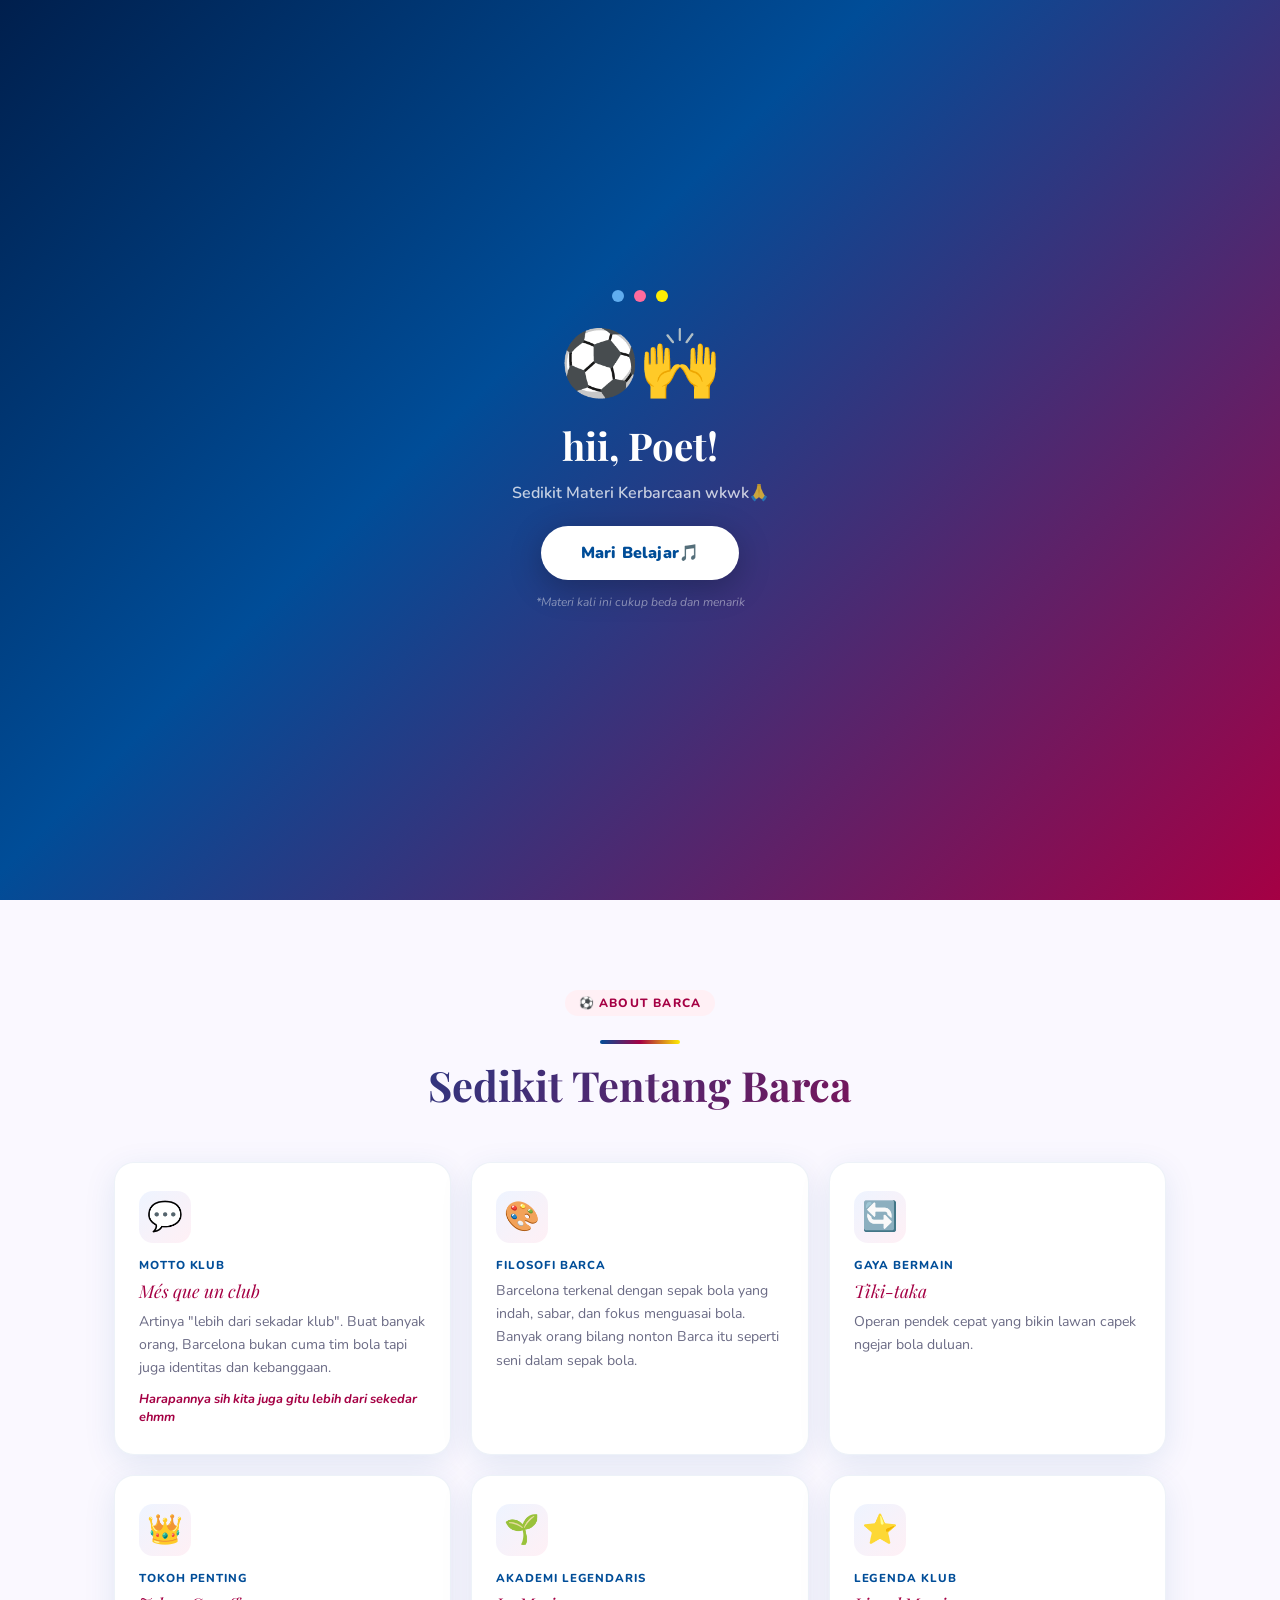
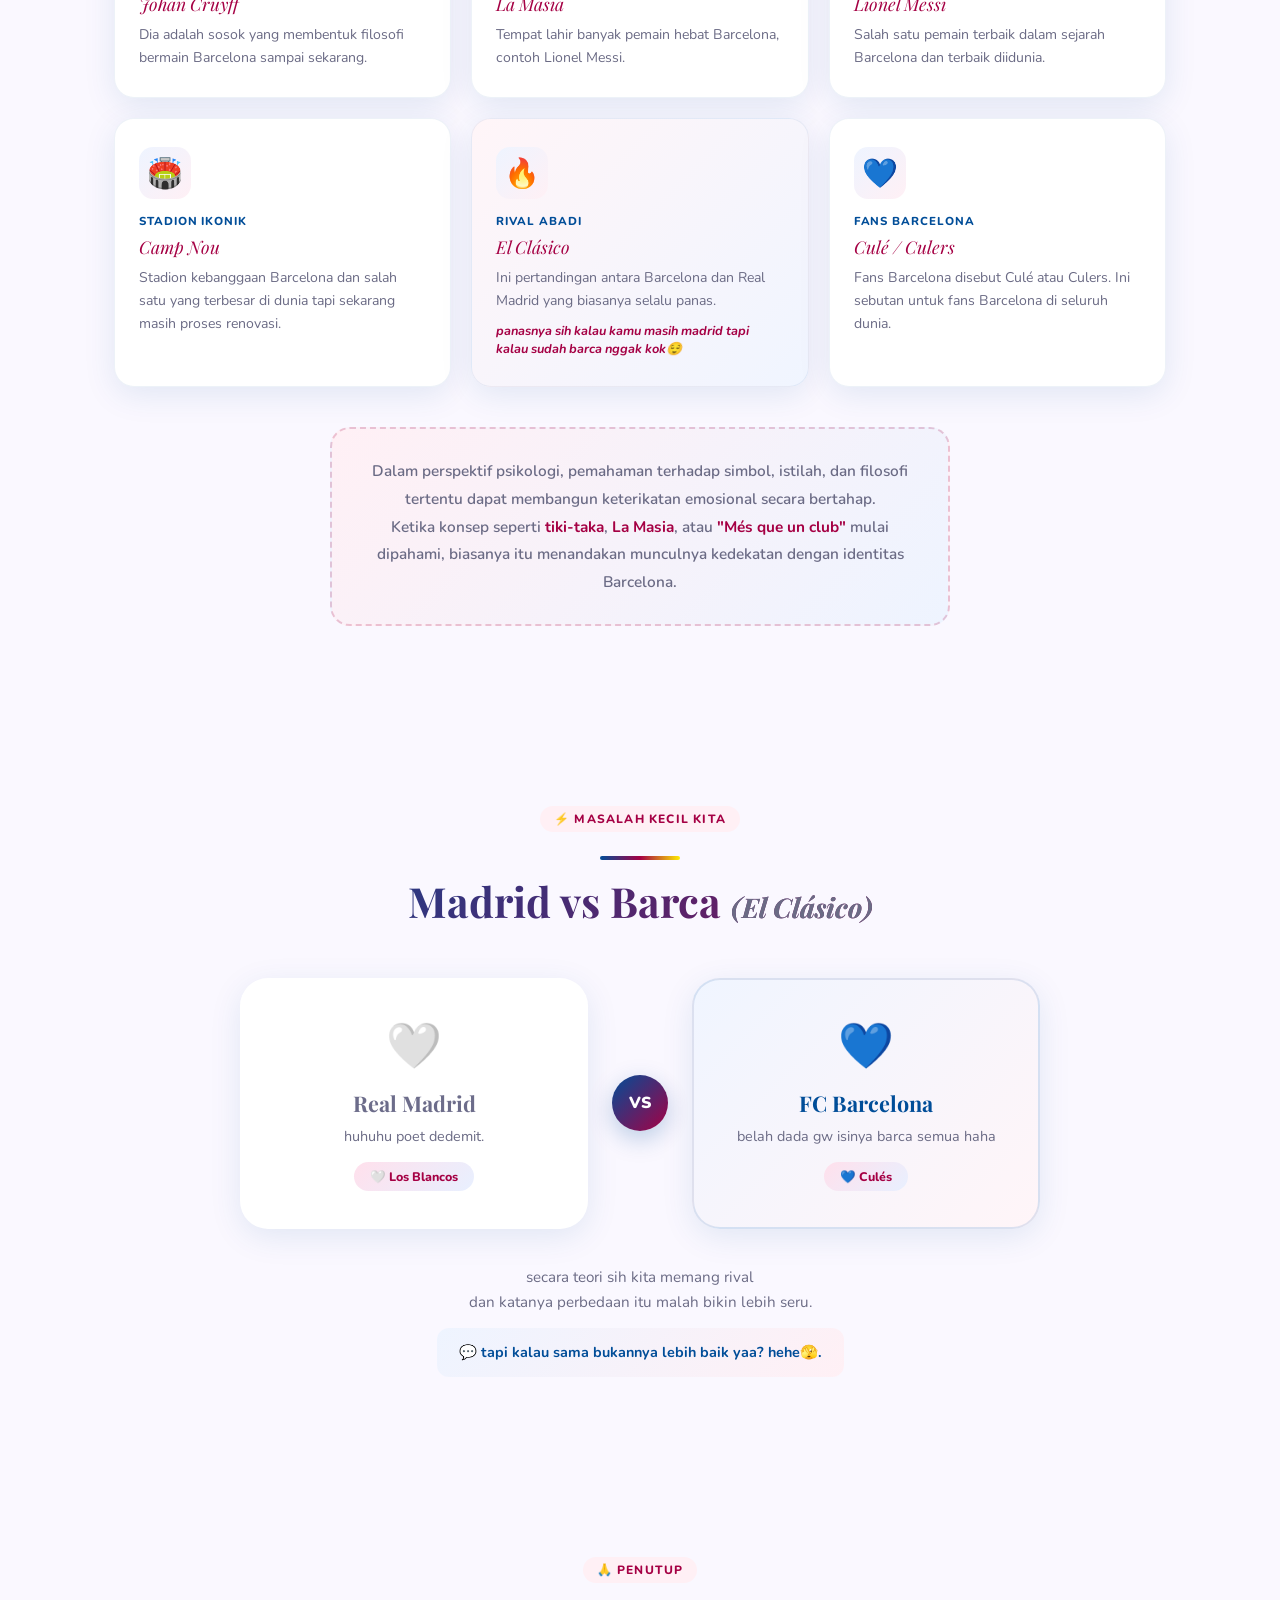
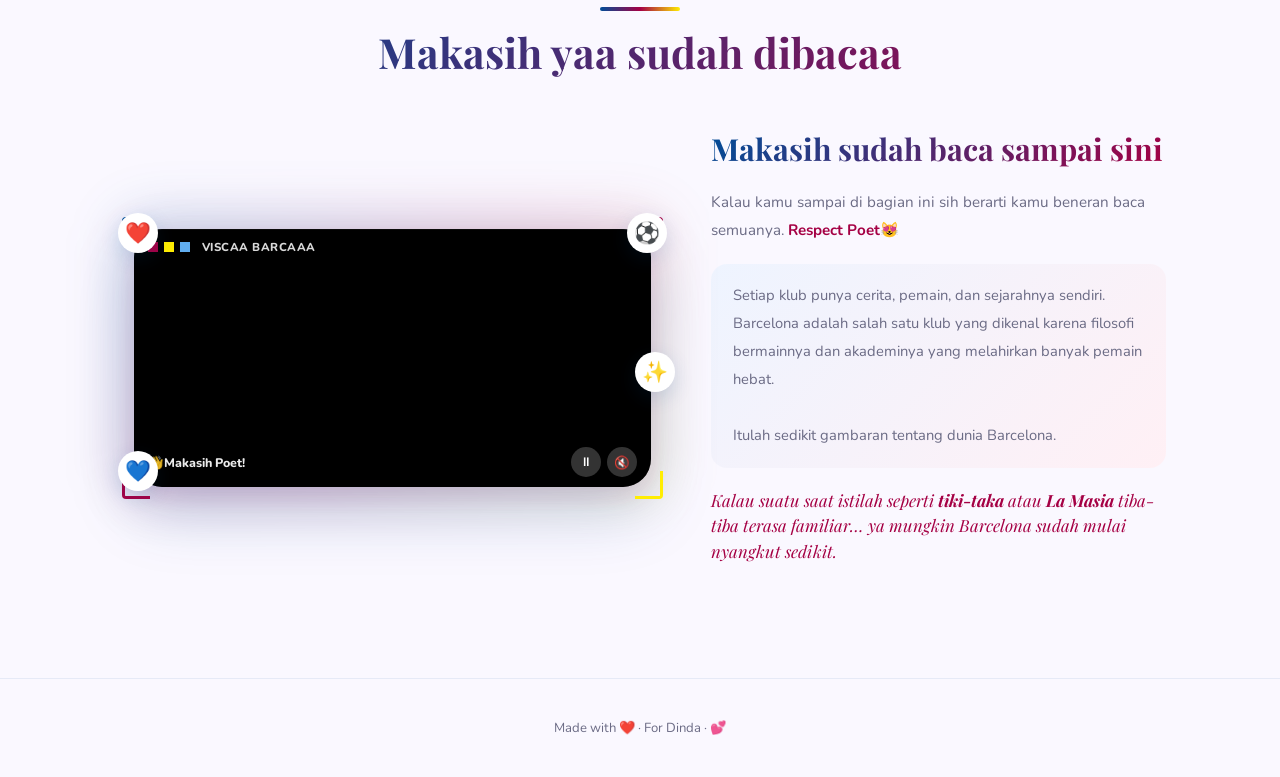
==== index.html @ cda3f123 "first commit via git" ====
<!DOCTYPE html>
<html lang="id">
<head>
  <meta charset="UTF-8" />
  <meta name="viewport" content="width=device-width, initial-scale=1.0" />
  <title>Haloo Poeet</title>
  <link rel="stylesheet" href="style.css" />
  <link href="https://fonts.googleapis.com/css2?family=Nunito:wght@400;600;700;800;900&family=Playfair+Display:ital,wght@0,700;1,600&display=swap" rel="stylesheet" />
</head>
<body>

  <!-- SPLASH SCREEN -->
  <div class="splash" id="splash">
    <div class="splash-inner">
      <div class="splash-balls">
        <span class="sball sball-blue"></span>
        <span class="sball sball-red"></span>
        <span class="sball sball-yellow"></span>
      </div>
      <div class="splash-emoji">⚽🙌</div>
      <h2 class="splash-title">hii, Poet!</h2>
      <p class="splash-sub">Sedikit Materi Kerbarcaan wkwk🙏</p>
      <button class="splash-btn" id="splashBtn">
        Mari Belajar🎵
      </button>
      <p class="splash-hint">*Materi kali ini cukup beda dan menarik</p>
    </div>
  </div>

  <!-- Progress Bar -->
  <div class="progress-bar" id="progressBar"></div>

  <!-- Audio musik — play setelah splash diklik -->
  <audio id="bgMusic" loop>
    <source src="assets/images/liveforever.mp3" type="audio/mpeg">
  </audio>

  <!-- Floating Navbar — muncul saat scroll ke section closing -->
  <nav class="floatnav" id="floatnav" style="opacity:0; pointer-events:none; transform:translateX(-50%) translateY(20px);">
    <a href="index.html" class="active">
      <span class="nav-icon">⚽</span>Barca
    </a>
    <div class="nav-divider"></div>
    <a href="feedback.html" class="nav-feedback">
      <span class="nav-icon">💙</span>Feedback
    </a>
  </nav>

  <!-- Background Blobs -->
  <div class="bg-blobs">
    <div class="blob blob-1"></div>
    <div class="blob blob-2"></div>
    <div class="blob blob-3"></div>
    <div class="blob blob-4"></div>
  </div>

  <!-- Floating Deco Icons -->
  <span class="deco-float deco-1">⚽</span>
  <span class="deco-float deco-2">💙</span>
  <span class="deco-float deco-3">⚽</span>
  <span class="deco-float deco-4">❤️</span>
  <span class="deco-float deco-5">✨</span>
  <span class="deco-float deco-6">⚽</span>

  <main>

    <!-- SECTION 1: HERO -->
    <section id="hero">
      <div class="hero-inner">
        <div class="hero-badge">⚽ Welcome, Poet 👋</div>
        <h1 class="hero-title">Kenalan dikit sama Barcelona yuu</h1>
        <p class="hero-subtitle">Ini bukan propaganda kok… cuma sharing dikit aje</p>
        <p class="hero-desc">
          Secara psikologi, rasa suka biasanya muncul dari hal sederhana
          dari yang awalnya cuma lihat, jadi terbiasa, lalu lama-lama terasa dekat.
        </p>
        <div class="hero-poet">💬 Tenang Poet, ini bukan propaganda atau hal hal negatif tentang madrid.</div>
        <div class="hero-balls">
          <span class="ball ball-blue"></span>
          <span class="ball ball-red"></span>
          <span class="ball ball-yellow"></span>
        </div>
      </div>
    </section>

    <!-- SECTION 2: TENTANG BARCA -->
    <section id="about">
      <div class="section-header reveal">
        <span class="sec-tag">⚽ About barca</span>
        <div class="sec-divider"></div>
        <h2 class="sec-title">Sedikit Tentang Barca</h2>
      </div>
      <div class="cards-grid">
        <div class="card reveal">
          <div class="card-icon">💬</div>
          <div class="card-label">Motto Klub</div>
          <div class="card-headline">Més que un club</div>
          <p class="card-body">Artinya "lebih dari sekadar klub". Buat banyak orang, Barcelona bukan cuma tim bola tapi juga identitas dan kebanggaan.</p>
          <p class="card-note">Harapannya sih kita juga gitu lebih dari sekedar ehmm</p>
        </div>
        <div class="card reveal">
          <div class="card-icon">🎨</div>
          <div class="card-label">Filosofi Barca</div>
          <p class="card-body">Barcelona terkenal dengan sepak bola yang indah, sabar, dan fokus menguasai bola. Banyak orang bilang nonton Barca itu seperti seni dalam sepak bola.</p>
        </div>
        <div class="card reveal">
          <div class="card-icon">🔄</div>
          <div class="card-label">Gaya Bermain</div>
          <div class="card-headline">Tiki-taka</div>
          <p class="card-body">Operan pendek cepat yang bikin lawan capek ngejar bola duluan.</p>
        </div>
        <div class="card reveal">
          <div class="card-icon">👑</div>
          <div class="card-label">Tokoh Penting</div>
          <div class="card-headline">Johan Cruyff</div>
          <p class="card-body">Dia adalah sosok yang membentuk filosofi bermain Barcelona sampai sekarang.</p>
        </div>
        <div class="card reveal">
          <div class="card-icon">🌱</div>
          <div class="card-label">Akademi Legendaris</div>
          <div class="card-headline">La Masia</div>
          <p class="card-body">Tempat lahir banyak pemain hebat Barcelona, contoh Lionel Messi.</p>
        </div>
        <div class="card reveal">
          <div class="card-icon">⭐</div>
          <div class="card-label">Legenda Klub</div>
          <div class="card-headline">Lionel Messi</div>
          <p class="card-body">Salah satu pemain terbaik dalam sejarah Barcelona dan terbaik diidunia.</p>
        </div>
        <div class="card reveal">
          <div class="card-icon">🏟️</div>
          <div class="card-label">Stadion Ikonik</div>
          <div class="card-headline">Camp Nou</div>
          <p class="card-body">Stadion kebanggaan Barcelona dan salah satu yang terbesar di dunia tapi sekarang masih proses renovasi.</p>
        </div>
        <div class="card card-special reveal">
          <div class="card-icon">🔥</div>
          <div class="card-label">Rival Abadi</div>
          <div class="card-headline">El Clásico</div>
          <p class="card-body">Ini pertandingan antara Barcelona dan Real Madrid yang biasanya selalu panas.</p>
          <p class="card-note">panasnya sih kalau kamu masih madrid tapi kalau sudah barca nggak kok😌</p>
        </div>
        <div class="card reveal">
          <div class="card-icon">💙</div>
          <div class="card-label">Fans Barcelona</div>
          <div class="card-headline">Culé / Culers</div>
          <p class="card-body">Fans Barcelona disebut Culé atau Culers. Ini sebutan untuk fans Barcelona di seluruh dunia.</p>
        </div>
      </div>
      <div class="bottom-note reveal">
        Dalam perspektif psikologi, pemahaman terhadap simbol, istilah, dan filosofi tertentu dapat
        membangun keterikatan emosional secara bertahap.<br>
        Ketika konsep seperti <strong>tiki-taka</strong>, <strong>La Masia</strong>, atau <strong>"Més que un club"</strong> mulai dipahami,
        biasanya itu menandakan munculnya kedekatan dengan identitas Barcelona.
      </div>
    </section>

    <!-- SECTION 3: RIVALRY -->
    <section id="rivalry">
      <div class="section-header reveal">
        <span class="sec-tag">⚡ masalah kecil kita</span>
        <div class="sec-divider"></div>
        <h2 class="sec-title">Madrid vs Barca <span class="sec-subtitle">(El Clásico)</span></h2>
      </div>
      <div class="rivalry-wrap">
        <div class="rivalry-card reveal">
          <span class="rivalry-icon">🤍</span>
          <div class="rivalry-club">Real Madrid</div>
          <p class="rivalry-desc">huhuhu poet dedemit.</p>
          <span class="heart-badge">🤍 Los Blancos</span>
        </div>
        <div class="vs-badge">VS</div>
        <div class="rivalry-card rivalry-barca reveal">
          <span class="rivalry-icon">💙</span>
          <div class="rivalry-club rivalry-club-barca">FC Barcelona</div>
          <p class="rivalry-desc">belah dada gw isinya barca semua haha</p>
          <span class="heart-badge">💙 Culés</span>
        </div>
      </div>
      <div class="rivalry-note reveal">
        <p>secara teori sih kita memang rival</p>
        <p>dan katanya perbedaan itu malah bikin lebih seru.</p>
        <div class="rivalry-playful">💬 tapi kalau sama bukannya lebih baik yaa? hehe🫣.</div>
      </div>
    </section>

    <!-- SECTION 4: CLOSING -->
    <section id="closing">
      <div class="section-header reveal">
        <span class="sec-tag">🙏 penutup</span>
        <div class="sec-divider"></div>
        <h2 class="sec-title">Makasih yaa sudah dibacaa</h2>
      </div>
      <div class="closing-grid">
        <div class="video-wrap reveal">
          <div class="vc-corner vc-tl"></div>
          <div class="vc-corner vc-tr"></div>
          <div class="vc-corner vc-bl"></div>
          <div class="vc-corner vc-br"></div>
          <div class="vc-glow"></div>
          <div class="vc-inner">
            <video id="closingVideo" src="assets/images/video.mp4" autoplay muted loop playsinline></video>
            <div class="vc-topbar">
              <span class="vc-dot red"></span>
              <span class="vc-dot yellow"></span>
              <span class="vc-dot blue"></span>
              <span class="vc-topbar-title">VISCAA BARCAAA</span>
            </div>
            <div class="vc-bottombar">
              <span class="vc-label">👋Makasih Poet!</span>
              <div class="vc-controls">
                <button class="vc-btn" id="playPauseBtn" onclick="toggleVideo()">⏸</button>
                <button class="vc-btn" id="videoMuteBtn" onclick="toggleVideoMute()">🔇</button>
              </div>
            </div>
          </div>
          <div class="vc-badge vc-b1">⚽</div>
          <div class="vc-badge vc-b2">💙</div>
          <div class="vc-badge vc-b3">✨</div>
          <div class="vc-badge vc-b4">❤️</div>
        </div>
        <div class="closing-text reveal">
          <h3 class="closing-title">Makasih sudah baca sampai sini</h3>
          <p class="closing-p">
            Kalau kamu sampai di bagian ini sih berarti kamu beneran baca semuanya.
            <strong>Respect Poet😻</strong>
          </p>
          <div class="closing-box">
            <p>
              Setiap klub punya cerita, pemain, dan sejarahnya sendiri.
              Barcelona adalah salah satu klub yang dikenal karena filosofi
              bermainnya dan akademinya yang melahirkan banyak pemain hebat.
              <br><br>
              Itulah sedikit gambaran tentang dunia Barcelona.
            </p>
          </div>
          <p class="closing-final">
            Kalau suatu saat istilah seperti <strong>tiki-taka</strong> atau <strong>La Masia</strong>
            tiba-tiba terasa familiar… ya mungkin Barcelona sudah mulai nyangkut sedikit.
          </p>
        </div>
      </div>
    </section>

  </main>

  <footer>
    Made with <span class="footer-heart">❤️</span> · For Dinda · 💕
  </footer>

  <script src="main.js"></script>
</body>
</html>
---- style.css ----
/* ═══════════════════════════════
   style.css — Barcelona Website
   ═══════════════════════════════ */

:root {
  --blue:   #004D98;
  --red:    #A50044;
  --yellow: #FFED02;
  --lb:     #EEF4FF;
  --lr:     #FFF0F5;
  --bg:     #FAF8FF;
  --white:  #FFFFFF;
  --text:   #2D2D3A;
  --soft:   #6B6B85;
  --sh:     0 8px 32px rgba(0,77,152,.10);
  --shh:    0 20px 60px rgba(0,77,152,.18);
  --r:      20px;
  --rl:     28px;
  --ff:     'Nunito', sans-serif;
  --fd:     'Playfair Display', serif;
}

*, *::before, *::after { margin: 0; padding: 0; box-sizing: border-box; }
html { scroll-behavior: smooth; }
body { font-family: var(--ff); background: var(--bg); color: var(--text); overflow-x: hidden; }

/* ── Progress Bar ── */
.progress-bar {
  position: fixed; top: 0; left: 0;
  height: 3px; width: 0%;
  background: linear-gradient(90deg, var(--blue), var(--red), var(--yellow));
  z-index: 999; transition: width 0.1s;
}

/* ════════════════════════════════
   MUSIC PLAYER
   ════════════════════════════════ */
.music-player {
  position: fixed; bottom: 24px; left: 24px; z-index: 998;
  display: flex; align-items: center; gap: 10px;
  background: rgba(255,255,255,0.92);
  backdrop-filter: blur(12px);
  border-radius: 50px; padding: 10px 16px 10px 10px;
  box-shadow: 0 8px 32px rgba(0,77,152,0.15);
  border: 1.5px solid rgba(0,77,152,0.10);
  transition: transform 0.3s ease, box-shadow 0.3s ease;
}
.music-player:hover { transform: translateY(-3px); box-shadow: 0 12px 40px rgba(0,77,152,0.20); }

.music-disc {
  width: 38px; height: 38px; border-radius: 50%;
  background: linear-gradient(135deg, var(--blue), var(--red));
  display: flex; align-items: center; justify-content: center;
  font-size: 1.1rem; flex-shrink: 0;
}
.music-disc.playing { animation: spinDisc 3s linear infinite; }
@keyframes spinDisc { to { transform: rotate(360deg); } }

.music-title { font-size: 0.78rem; font-weight: 800; color: var(--text); }
.music-artist { font-size: 0.68rem; color: var(--soft); }

.music-btn {
  width: 32px; height: 32px; border-radius: 50%;
  border: none; cursor: pointer;
  background: linear-gradient(135deg, var(--blue), var(--red));
  color: white; font-size: 0.8rem;
  display: flex; align-items: center; justify-content: center;
  box-shadow: 0 4px 12px rgba(0,77,152,0.25);
  transition: transform 0.2s;
}
.music-btn:hover { transform: scale(1.1); }

/* ── Background Blobs ── */
.bg-blobs { position: fixed; inset: 0; pointer-events: none; z-index: 0; overflow: hidden; }
.blob { position: absolute; border-radius: 50%; filter: blur(80px); opacity: 0.15; animation: floatBlob 8s ease-in-out infinite alternate; }
.blob-1 { width: 420px; height: 420px; background: var(--blue);   top: -100px; left: -80px; }
.blob-2 { width: 300px; height: 300px; background: var(--red);    top: 40%;    right: -60px; animation-delay: 2s; }
.blob-3 { width: 250px; height: 250px; background: var(--yellow); bottom: 15%; left: 20%;   animation-delay: 4s; }
.blob-4 { width: 200px; height: 200px; background: #6BA3D6;       top: 60%;    left: -40px;  animation-delay: 1s; }
@keyframes floatBlob { from { transform: translate(0,0) scale(1); } to { transform: translate(20px,30px) scale(1.08); } }

/* ── Floating Deco ── */
.deco-float { position: fixed; font-size: 1.4rem; opacity: 0.10; pointer-events: none; z-index: 0; animation: floatDeco 6s ease-in-out infinite alternate; }
.deco-1 { top: 12%; left: 5%; }
.deco-2 { top: 25%; right: 6%;    animation-delay: 1s; }
.deco-3 { top: 55%; left: 3%;    animation-delay: 2s; }
.deco-4 { top: 70%; right: 4%;   animation-delay: 0.5s; }
.deco-5 { top: 40%; left: 50%;   animation-delay: 3s; }
.deco-6 { bottom: 20%; right: 8%; animation-delay: 1.5s; }
@keyframes floatDeco { from { transform: translateY(0) rotate(0deg); } to { transform: translateY(-18px) rotate(12deg); } }

/* ── Layout ── */
main { position: relative; z-index: 1; }
section { padding: 90px 24px; max-width: 1100px; margin: 0 auto; }

/* ── HERO ── */
#hero { min-height: 100vh; max-width: 100%; display: flex; align-items: center; justify-content: center; text-align: center; padding: 100px 24px; }
.hero-inner { max-width: 720px; margin: 0 auto; }
.hero-badge { display: inline-flex; align-items: center; gap: 8px; background: var(--white); border-radius: 50px; padding: 8px 20px; font-size: 0.85rem; font-weight: 700; color: var(--blue); box-shadow: var(--sh); border: 2px solid rgba(0,77,152,0.12); margin-bottom: 32px; animation: fadeUp 0.6s ease both; }
.hero-title { font-family: var(--fd); font-size: clamp(2.6rem,6vw,4.2rem); font-weight: 700; line-height: 1.15; margin-bottom: 20px; background: linear-gradient(135deg, var(--blue), var(--red)); -webkit-background-clip: text; -webkit-text-fill-color: transparent; background-clip: text; animation: fadeUp 0.6s 0.1s ease both; }
.hero-subtitle { font-size: 1.15rem; font-weight: 600; color: var(--soft); margin-bottom: 24px; animation: fadeUp 0.6s 0.2s ease both; }
.hero-desc { font-size: 0.97rem; line-height: 1.8; color: var(--soft); max-width: 560px; margin: 0 auto 28px; animation: fadeUp 0.6s 0.3s ease both; }
.hero-poet { display: inline-block; background: linear-gradient(135deg, var(--lr), var(--lb)); border-radius: 16px; padding: 14px 28px; font-size: 0.92rem; font-weight: 700; color: var(--red); border: 2px dashed rgba(165,0,68,0.25); box-shadow: var(--sh); animation: fadeUp 0.6s 0.4s ease both; }
.hero-balls { display: flex; justify-content: center; gap: 16px; margin-top: 40px; animation: fadeUp 0.6s 0.5s ease both; }
.ball { width: 14px; height: 14px; border-radius: 50%; animation: bounce 1.4s ease-in-out infinite; }
.ball-blue   { background: var(--blue); }
.ball-red    { background: var(--red); animation-delay: 0.2s; }
.ball-yellow { background: var(--yellow); animation-delay: 0.4s; }
@keyframes bounce { 0%,100% { transform: translateY(0); } 50% { transform: translateY(-10px); } }

/* ── Section Header ── */
.section-header { text-align: center; margin-bottom: 52px; }
.sec-tag { display: inline-block; font-size: 0.75rem; font-weight: 800; letter-spacing: 0.1em; text-transform: uppercase; color: var(--red); background: var(--lr); padding: 5px 14px; border-radius: 50px; margin-bottom: 12px; }
.sec-divider { width: 80px; height: 4px; border-radius: 2px; background: linear-gradient(90deg, var(--blue), var(--red), var(--yellow)); margin: 12px auto 16px; }
.sec-title { font-family: var(--fd); font-size: clamp(1.8rem,4vw,2.6rem); font-weight: 700; background: linear-gradient(135deg, var(--blue), var(--red)); -webkit-background-clip: text; -webkit-text-fill-color: transparent; background-clip: text; line-height: 1.2; }
.sec-subtitle { font-size: 0.65em; font-style: italic; -webkit-text-fill-color: var(--soft); }

/* ── Cards Grid ── */
.cards-grid { display: grid; grid-template-columns: repeat(3,1fr); gap: 20px; margin-bottom: 40px; }
@media (max-width: 768px) { .cards-grid { grid-template-columns: 1fr 1fr; } }
@media (max-width: 480px) { .cards-grid { grid-template-columns: 1fr; } }

.card { background: var(--white); border-radius: var(--r); padding: 28px 24px; box-shadow: var(--sh); border: 1.5px solid rgba(0,77,152,0.07); transition: transform 0.3s, box-shadow 0.3s; position: relative; overflow: hidden; }
.card::before { content: ''; position: absolute; top: 0; left: 0; right: 0; height: 4px; background: linear-gradient(90deg, var(--blue), var(--red)); opacity: 0; transition: opacity 0.3s; }
.card:hover { transform: translateY(-6px); box-shadow: var(--shh); }
.card:hover::before { opacity: 1; }
.card-special { background: linear-gradient(135deg, #FFF5F8, #F0F5FF); }
.card-icon { font-size: 1.8rem; margin-bottom: 14px; display: inline-flex; align-items: center; justify-content: center; width: 52px; height: 52px; border-radius: 14px; background: linear-gradient(135deg, var(--lb), var(--lr)); }
.card-label { font-size: 0.72rem; font-weight: 800; text-transform: uppercase; letter-spacing: 0.08em; color: var(--blue); margin-bottom: 6px; }
.card-headline { font-family: var(--fd); font-style: italic; font-size: 1.1rem; color: var(--red); margin-bottom: 8px; }
.card-body { font-size: 0.88rem; line-height: 1.65; color: var(--soft); }
.card-note { margin-top: 10px; font-size: 0.8rem; color: var(--red); font-weight: 700; font-style: italic; }

.bottom-note { text-align: center; max-width: 620px; margin: 0 auto; background: linear-gradient(135deg, var(--lr), var(--lb)); border-radius: var(--r); padding: 28px 36px; font-size: 0.96rem; line-height: 1.8; color: var(--soft); border: 2px dashed rgba(165,0,68,0.20); font-weight: 600; }
.bottom-note strong { color: var(--red); }

/* ── Rivalry ── */
.rivalry-wrap { display: grid; grid-template-columns: 1fr auto 1fr; gap: 24px; align-items: center; max-width: 800px; margin: 0 auto; }
@media (max-width: 600px) { .rivalry-wrap { grid-template-columns: 1fr; text-align: center; } .vs-badge { margin: 0 auto; } }
.rivalry-card { background: var(--white); border-radius: var(--rl); padding: 36px 28px; box-shadow: var(--sh); text-align: center; border: 2px solid transparent; transition: transform 0.3s, box-shadow 0.3s; }
.rivalry-card:hover { transform: translateY(-6px); box-shadow: var(--shh); }
.rivalry-barca { background: linear-gradient(135deg, #F0F5FF, #FFF5F8); border-color: rgba(0,77,152,0.12); }
.rivalry-icon { font-size: 2.8rem; display: block; margin-bottom: 12px; }
.rivalry-club { font-family: var(--fd); font-size: 1.35rem; font-weight: 700; color: #6c6c8a; margin-bottom: 8px; }
.rivalry-club-barca { color: var(--blue); }
.rivalry-desc { font-size: 0.9rem; color: var(--soft); line-height: 1.6; margin-bottom: 14px; }
.heart-badge { display: inline-flex; align-items: center; gap: 6px; background: linear-gradient(135deg, #FFE0EC, #E8F0FF); border-radius: 50px; padding: 6px 16px; font-size: 0.78rem; font-weight: 800; color: var(--red); }
.vs-badge { width: 56px; height: 56px; border-radius: 50%; background: linear-gradient(135deg, var(--blue), var(--red)); display: flex; align-items: center; justify-content: center; font-size: 1rem; font-weight: 900; color: white; box-shadow: 0 8px 24px rgba(0,77,152,0.25); flex-shrink: 0; }
.rivalry-note { text-align: center; max-width: 520px; margin: 36px auto 0; font-size: 0.95rem; color: var(--soft); line-height: 1.7; }
.rivalry-playful { display: inline-block; margin-top: 12px; background: linear-gradient(135deg, var(--lb), var(--lr)); padding: 12px 22px; border-radius: 12px; font-weight: 700; color: var(--blue); font-size: 0.9rem; }

/* ════════════════════════════════
   CLOSING GRID
   ════════════════════════════════ */
.closing-grid {
  display: grid;
  grid-template-columns: 1.1fr 0.9fr;
  gap: 40px;
  align-items: center;
}
@media (max-width: 768px) { .closing-grid { grid-template-columns: 1fr; } }

/* ════════════════════════════════
   VIDEO WRAP — new design
   ════════════════════════════════ */
.video-wrap {
  position: relative;
  padding: 20px;
}

/* Animated glow ring behind */
.vc-glow {
  position: absolute;
  inset: 0;
  border-radius: 36px;
  background: linear-gradient(135deg, rgba(0,77,152,0.15), rgba(165,0,68,0.15), rgba(255,237,2,0.10));
  filter: blur(24px);
  z-index: 0;
  animation: glowPulse 3s ease-in-out infinite alternate;
}
@keyframes glowPulse {
  from { opacity: 0.6; transform: scale(0.96); }
  to   { opacity: 1;   transform: scale(1.02); }
}

/* Corner accent lines */
.vc-corner {
  position: absolute;
  width: 28px; height: 28px;
  z-index: 3;
  border-color: var(--blue);
  border-style: solid;
}
.vc-tl { top: 8px;  left: 8px;  border-width: 3px 0 0 3px; border-radius: 4px 0 0 0; }
.vc-tr { top: 8px;  right: 8px; border-width: 3px 3px 0 0; border-radius: 0 4px 0 0; border-color: var(--red); }
.vc-bl { bottom: 8px; left: 8px;  border-width: 0 0 3px 3px; border-radius: 0 0 0 4px; border-color: var(--red); }
.vc-br { bottom: 8px; right: 8px; border-width: 0 3px 3px 0; border-radius: 0 0 4px 0; border-color: var(--yellow); }

/* Inner video container */
.vc-inner {
  position: relative;
  z-index: 1;
  border-radius: 28px;
  overflow: hidden;
  background: #000;
  box-shadow:
    0 24px 64px rgba(0,77,152,0.22),
    0 8px 24px rgba(165,0,68,0.12),
    inset 0 1px 0 rgba(255,255,255,0.1);
  transition: transform 0.4s ease, box-shadow 0.4s ease;
}
.vc-inner:hover {
  transform: translateY(-6px);
  box-shadow: 0 32px 80px rgba(0,77,152,0.28);
}

.vc-inner video {
  width: 100%;
  display: block;
  max-height: 460px;
  object-fit: cover;
  border-radius: 28px;
}

/* Top bar — like a mini browser/player chrome */
.vc-topbar {
  position: absolute;
  top: 0; left: 0; right: 0;
  display: flex;
  align-items: center;
  gap: 6px;
  padding: 10px 14px;
  background: linear-gradient(180deg, rgba(0,0,0,0.55) 0%, transparent 100%);
  z-index: 2;
}
.vc-dot {
  width: 10px; height: 10px; border-radius: 50; flex-shrink: 0;
}
.vc-dot.red    { background: var(--red); }
.vc-dot.yellow { background: var(--yellow); }
.vc-dot.blue   { background: #60ADEF; }
.vc-topbar-title {
  margin-left: 6px;
  font-size: 0.72rem; font-weight: 800;
  color: rgba(255,255,255,0.85);
  letter-spacing: 0.04em;
}

/* Bottom bar */
.vc-bottombar {
  position: absolute;
  bottom: 0; left: 0; right: 0;
  display: flex;
  align-items: center;
  justify-content: space-between;
  padding: 10px 14px;
  background: linear-gradient(0deg, rgba(0,0,0,0.55) 0%, transparent 100%);
  z-index: 2;
}
.vc-label {
  font-size: 0.78rem; font-weight: 800;
  color: rgba(255,255,255,0.92);
}
.vc-controls { display: flex; gap: 6px; }
.vc-btn {
  width: 30px; height: 30px; border-radius: 50%;
  border: none; cursor: pointer;
  background: rgba(255,255,255,0.20);
  backdrop-filter: blur(6px);
  color: white; font-size: 0.78rem;
  display: flex; align-items: center; justify-content: center;
  transition: background 0.2s, transform 0.2s;
}
.vc-btn:hover { background: rgba(255,255,255,0.35); transform: scale(1.1); }

/* Floating badges around video */
.vc-badge {
  position: absolute; z-index: 4;
  font-size: 1.3rem;
  background: white; border-radius: 50%;
  width: 40px; height: 40px;
  display: flex; align-items: center; justify-content: center;
  box-shadow: 0 6px 20px rgba(0,77,152,0.14);
  animation: floatBadge 3s ease-in-out infinite alternate;
}
.vc-b1 { top: 4px;    right: 4px;   animation-delay: 0s; }
.vc-b2 { bottom: 16px; left: 4px;   animation-delay: 0.7s; }
.vc-b3 { top: 48%;   right: -4px;  animation-delay: 1.3s; }
.vc-b4 { top: 4px;   left: 4px;    animation-delay: 1.8s; }
@keyframes floatBadge {
  from { transform: translateY(0) rotate(-6deg); }
  to   { transform: translateY(-12px) rotate(6deg); }
}

/* ── Closing Text ── */
.closing-title { font-family: var(--fd); font-size: clamp(1.4rem,3vw,1.9rem); font-weight: 700; background: linear-gradient(135deg, var(--blue), var(--red)); -webkit-background-clip: text; -webkit-text-fill-color: transparent; background-clip: text; margin-bottom: 20px; line-height: 1.3; }
.closing-p { font-size: 0.95rem; line-height: 1.85; color: var(--soft); margin-bottom: 20px; }
.closing-p strong { color: var(--red); }
.closing-box { background: linear-gradient(135deg, var(--lb), var(--lr)); border-radius: 16px; padding: 18px 22px; margin-bottom: 20px; font-size: 0.92rem; line-height: 1.9; color: var(--soft); }
.closing-box strong { color: var(--blue); font-weight: 800; }
.closing-final { font-family: var(--fd); font-style: italic; font-size: 1.05rem; color: var(--red); margin-bottom: 24px; line-height: 1.5; }
.closing-thanks { display: inline-flex; align-items: center; gap: 8px; background: linear-gradient(135deg, var(--blue), var(--red)); color: white; border-radius: 50px; padding: 12px 28px; font-weight: 800; font-size: 0.92rem; box-shadow: var(--sh); }

/* ── Footer ── */
footer { position: relative; z-index: 1; text-align: center; padding: 40px 24px; font-size: 0.82rem; color: var(--soft); border-top: 1px solid rgba(0,77,152,0.08); }
.footer-heart { color: var(--red); }

/* ── Scroll Reveal ── */
.reveal { opacity: 0; transform: translateY(28px); transition: opacity 0.55s ease, transform 0.55s ease; }
.reveal.visible { opacity: 1; transform: none; }

@keyframes fadeUp { from { opacity: 0; transform: translateY(28px); } to { opacity: 1; transform: translateY(0); } }

/* ════════════════════════════════
   SPLASH SCREEN
   ════════════════════════════════ */
.splash {
  position: fixed;
  inset: 0;
  z-index: 9999;
  display: flex;
  align-items: center;
  justify-content: center;
  background: linear-gradient(135deg, #001f4d 0%, #004D98 40%, #A50044 100%);
  transition: opacity 0.5s ease, transform 0.5s ease;
}
.splash-hide {
  opacity: 0;
  transform: scale(1.05);
  pointer-events: none;
}

.splash-inner {
  text-align: center;
  padding: 40px 32px;
  display: flex;
  flex-direction: column;
  align-items: center;
  gap: 14px;
}

.splash-emoji {
  font-size: 4rem;
  animation: splashBounce 1.2s ease-in-out infinite alternate;
}
@keyframes splashBounce {
  from { transform: translateY(0) rotate(-8deg); }
  to   { transform: translateY(-14px) rotate(8deg); }
}

.splash-balls {
  display: flex;
  gap: 10px;
  margin-bottom: 4px;
}
.sball {
  width: 12px; height: 12px;
  border-radius: 50%;
  animation: bounce 1.4s ease-in-out infinite;
}
.sball-blue   { background: #60ADEF; }
.sball-red    { background: #FF6B9D; animation-delay: 0.2s; }
.sball-yellow { background: var(--yellow); animation-delay: 0.4s; }

.splash-title {
  font-family: var(--fd);
  font-size: 2.4rem;
  font-weight: 700;
  color: white;
  line-height: 1.2;
}

.splash-sub {
  font-size: 1rem;
  color: rgba(255,255,255,0.75);
  font-weight: 600;
}

.splash-btn {
  margin-top: 8px;
  padding: 16px 40px;
  border-radius: 50px;
  border: none;
  cursor: pointer;
  background: white;
  color: var(--blue);
  font-family: var(--ff);
  font-size: 1rem;
  font-weight: 900;
  box-shadow: 0 8px 32px rgba(0,0,0,0.25);
  transition: transform 0.2s ease, box-shadow 0.2s ease;
  letter-spacing: 0.01em;
}
.splash-btn:hover {
  transform: translateY(-3px) scale(1.04);
  box-shadow: 0 12px 40px rgba(0,0,0,0.30);
}
.splash-btn:active {
  transform: scale(0.97);
}

.splash-hint {
  font-size: 0.75rem;
  color: rgba(255,255,255,0.45);
  font-style: italic;
}

/* ════════════════════════════════
   FLOATING NAVBAR
   ════════════════════════════════ */
.floatnav {
  position: fixed;
  bottom: 28px;
  left: 50%;
  transform: translateX(-50%);
  z-index: 997;
  display: flex;
  align-items: center;
  gap: 4px;
  background: rgba(255,255,255,0.92);
  backdrop-filter: blur(16px);
  border-radius: 50px;
  padding: 8px 12px;
  box-shadow: 0 8px 32px rgba(0,77,152,0.18), 0 2px 8px rgba(0,0,0,0.06);
  border: 1.5px solid rgba(0,77,152,0.10);
}
.floatnav a {
  display: flex;
  flex-direction: column;
  align-items: center;
  gap: 2px;
  padding: 8px 14px;
  border-radius: 40px;
  text-decoration: none;
  font-size: 0.68rem;
  font-weight: 800;
  color: var(--soft);
  transition: background 0.2s, color 0.2s, transform 0.2s;
  white-space: nowrap;
}
.floatnav a .nav-icon { font-size: 1.1rem; line-height: 1; }
.floatnav a:hover { background: var(--lb); color: var(--blue); transform: translateY(-2px); }
.floatnav a.active { background: linear-gradient(135deg, var(--blue), var(--red)); color: white; }
.floatnav a.active:hover { transform: translateY(-2px); }

/* ════════════════════════════════
   NAVBAR — redesign bigger & clearer
   ════════════════════════════════ */
.floatnav {
  position: fixed;
  bottom: 20px;
  left: 50%;
  transform: translateX(-50%);
  z-index: 997;
  display: flex;
  align-items: center;
  gap: 6px;
  background: rgba(255,255,255,0.96);
  backdrop-filter: blur(20px);
  border-radius: 24px;
  padding: 10px 14px;
  box-shadow:
    0 12px 40px rgba(0,77,152,0.18),
    0 4px 12px rgba(0,0,0,0.08),
    inset 0 1px 0 rgba(255,255,255,0.9);
  border: 1.5px solid rgba(0,77,152,0.10);
}

.floatnav a {
  display: flex;
  flex-direction: column;
  align-items: center;
  gap: 4px;
  padding: 10px 20px;
  border-radius: 16px;
  text-decoration: none;
  font-size: 0.72rem;
  font-weight: 800;
  color: var(--soft);
  transition: background 0.2s, color 0.2s, transform 0.2s;
  white-space: nowrap;
  letter-spacing: 0.02em;
}
.floatnav a .nav-icon {
  font-size: 1.4rem;
  line-height: 1;
}
.floatnav a:hover {
  background: var(--lb);
  color: var(--blue);
  transform: translateY(-3px);
}
.floatnav a.active {
  background: linear-gradient(135deg, var(--blue), var(--red));
  color: white;
  box-shadow: 0 6px 20px rgba(0,77,152,0.25);
}
.floatnav a.active:hover {
  transform: translateY(-3px);
}

/* Divider antara Barca & Feedback */
.floatnav .nav-divider {
  width: 1px;
  height: 36px;
  background: rgba(0,77,152,0.12);
  border-radius: 99px;
  flex-shrink: 0;
  margin: 0 2px;
}

/* Feedback pill — lebih standout */
.floatnav a.nav-feedback {
  background: linear-gradient(135deg, var(--lr), #ffe0ec);
  color: var(--red);
  border: 1.5px solid rgba(165,0,68,0.12);
}
.floatnav a.nav-feedback:hover {
  background: linear-gradient(135deg, var(--red), #c4005a);
  color: white;
  transform: translateY(-3px);
  box-shadow: 0 6px 20px rgba(165,0,68,0.25);
}
.floatnav a.nav-feedback.active {
  background: linear-gradient(135deg, var(--red), #c4005a);
  color: white;
  box-shadow: 0 6px 20px rgba(165,0,68,0.25);
}

@media (max-width: 400px) {
  .floatnav a { padding: 10px 14px; font-size: 0.65rem; }
  .floatnav a .nav-icon { font-size: 1.2rem; }
}

/* ── Navbar smooth show/hide ── */
.floatnav {
  transition: opacity 0.5s ease, transform 0.5s ease !important;
}
.floatnav.visible {
  opacity: 1 !important;
  pointer-events: auto !important;
  transform: translateX(-50%) translateY(0) !important;
}
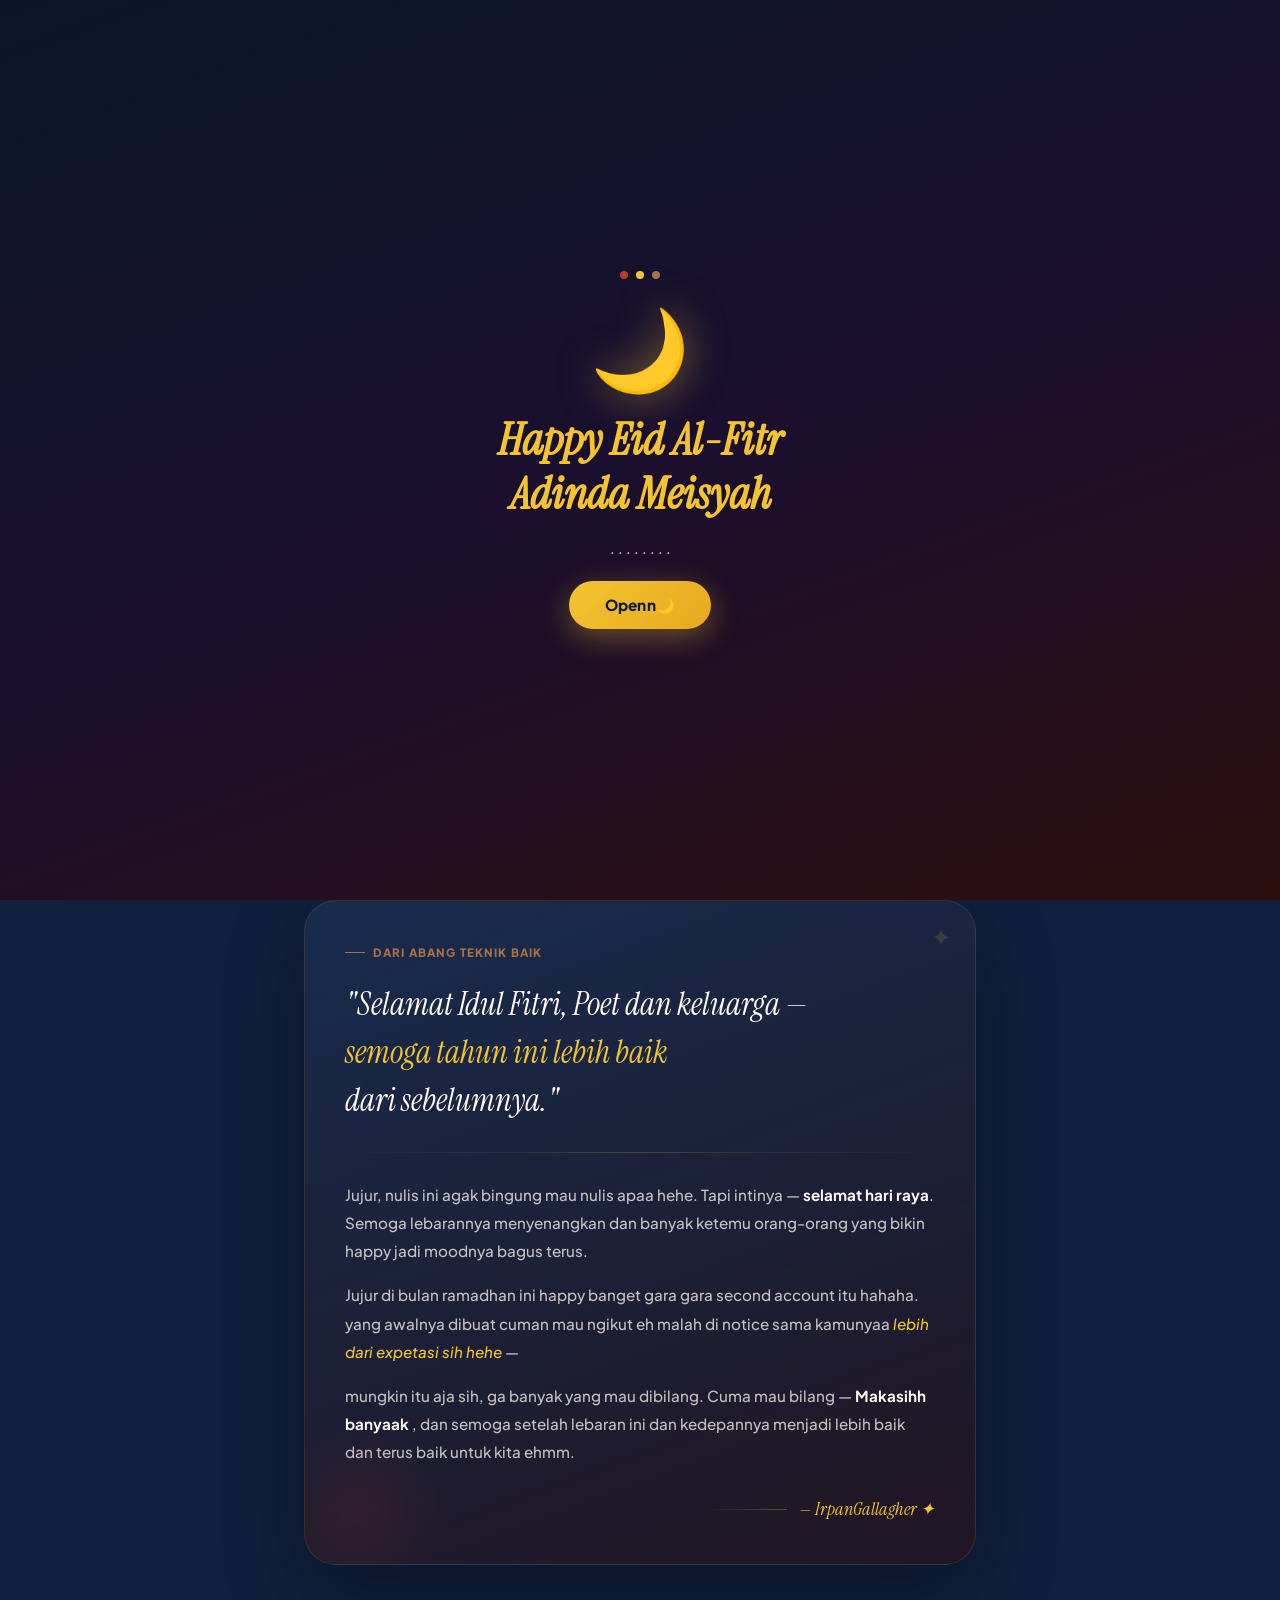
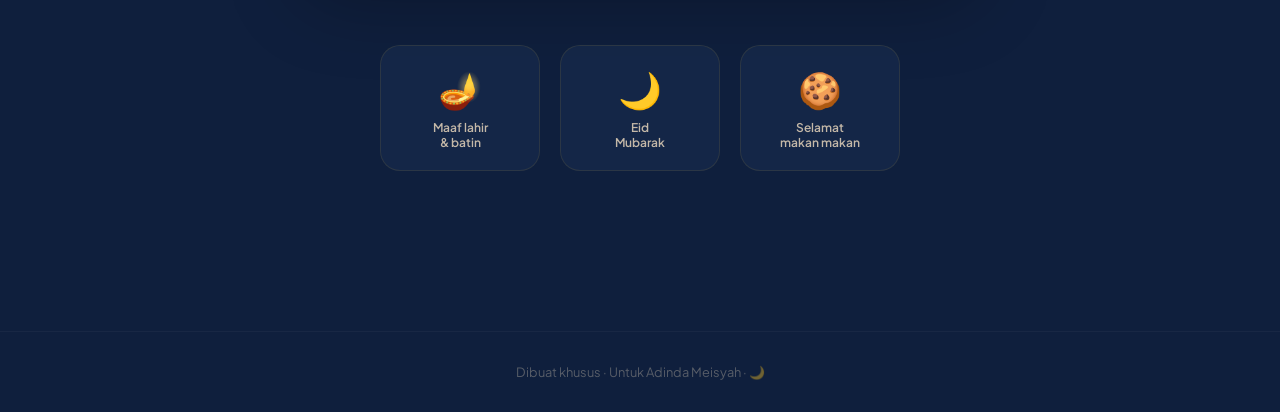
==== commit 147348f5: "add coming soon page" ====
--- a/index.html
+++ b/index.html
@@ -3,251 +3,501 @@
 <head>
   <meta charset="UTF-8" />
   <meta name="viewport" content="width=device-width, initial-scale=1.0" />
-  <title>Haloo Poeet</title>
-  <link rel="stylesheet" href="style.css" />
-  <link href="https://fonts.googleapis.com/css2?family=Nunito:wght@400;600;700;800;900&family=Playfair+Display:ital,wght@0,700;1,600&display=swap" rel="stylesheet" />
+  <title>Happy Eid Mubarak🌙</title>
+  <link href="https://fonts.googleapis.com/css2?family=Instrument+Serif:ital@0;1&family=Plus+Jakarta+Sans:wght@400;500;600;700;800&display=swap" rel="stylesheet" />
+  <style>
+    :root {
+      --navy:   #0F1F3D;
+      --navy2:  #1a2f52;
+      --red:    #C0392B;
+      --red2:   #e74c3c;
+      --brown:  #8B5E3C;
+      --brown2: #a97044;
+      --gold:   #F4C430;
+      --cream:  #FFF8EE;
+      --soft:   #c4b8a8;
+      --white:  #FFFFFF;
+      --ff:     'Plus Jakarta Sans', sans-serif;
+      --fd:     'Instrument Serif', serif;
+    }
+
+    *, *::before, *::after { margin: 0; padding: 0; box-sizing: border-box; }
+    html { scroll-behavior: smooth; }
+
+    body {
+      font-family: var(--ff);
+      background: var(--navy);
+      color: var(--cream);
+      overflow-x: hidden;
+      min-height: 100vh;
+    }
+
+    /* ── Bintang background ── */
+    .stars {
+      position: fixed; inset: 0; z-index: 0; pointer-events: none;
+      overflow: hidden;
+    }
+    .star {
+      position: absolute;
+      border-radius: 50%;
+      background: white;
+      animation: twinkle var(--d, 3s) ease-in-out infinite alternate;
+    }
+    @keyframes twinkle {
+      from { opacity: var(--min, 0.1); transform: scale(1); }
+      to   { opacity: var(--max, 0.8); transform: scale(1.3); }
+    }
+
+    /* ── Splash ── */
+    .splash {
+      position: fixed; inset: 0; z-index: 9999;
+      display: flex; align-items: center; justify-content: center;
+      background: linear-gradient(160deg, #0a1628 0%, #1a0f2e 50%, #2d0f0f 100%);
+      transition: opacity 0.7s ease, transform 0.7s ease;
+    }
+    .splash.hide { opacity: 0; transform: scale(1.06); pointer-events: none; }
+
+    .splash-inner {
+      text-align: center;
+      display: flex; flex-direction: column; align-items: center; gap: 16px;
+      padding: 40px 32px;
+    }
+    .splash-moon {
+      font-size: 5rem;
+      animation: moonFloat 2s ease-in-out infinite alternate;
+      filter: drop-shadow(0 0 20px rgba(244,196,48,0.5));
+    }
+    @keyframes moonFloat {
+      from { transform: translateY(0) rotate(-5deg); }
+      to   { transform: translateY(-16px) rotate(5deg); }
+    }
+    .splash-title {
+      font-family: var(--fd); font-style: italic;
+      font-size: clamp(1.8rem, 5vw, 2.8rem);
+      color: var(--gold); line-height: 1.2;
+    }
+    .splash-sub {
+      font-size: 0.95rem; color: var(--soft); font-weight: 500;
+    }
+    .splash-btn {
+      margin-top: 8px; padding: 14px 36px;
+      border-radius: 50px; border: none; cursor: pointer;
+      background: linear-gradient(135deg, var(--gold), #e8a820);
+      color: var(--navy); font-family: var(--ff);
+      font-size: 0.95rem; font-weight: 800;
+      box-shadow: 0 8px 28px rgba(244,196,48,0.35);
+      transition: transform 0.2s, box-shadow 0.2s;
+      letter-spacing: 0.02em;
+    }
+    .splash-btn:hover { transform: translateY(-3px); box-shadow: 0 12px 36px rgba(244,196,48,0.45); }
+
+    .splash-dots { display: flex; gap: 8px; }
+    .sdot {
+      width: 8px; height: 8px; border-radius: 50%;
+      animation: bounce 1.4s ease-in-out infinite;
+    }
+    .sdot:nth-child(1) { background: var(--red);   }
+    .sdot:nth-child(2) { background: var(--gold);  animation-delay: 0.2s; }
+    .sdot:nth-child(3) { background: var(--brown2); animation-delay: 0.4s; }
+    @keyframes bounce { 0%,100%{transform:translateY(0)} 50%{transform:translateY(-8px)} }
+
+    /* ── Progress Bar ── */
+    .progress-bar {
+      position: fixed; top: 0; left: 0; height: 3px; width: 0%;
+      background: linear-gradient(90deg, var(--red), var(--gold), var(--brown2));
+      z-index: 999; transition: width 0.1s;
+    }
+
+    /* ── Navbar ── */
+    .floatnav {
+      position: fixed; bottom: 20px; left: 50%;
+      transform: translateX(-50%) translateY(20px);
+      z-index: 997; opacity: 0; pointer-events: none;
+      display: flex; align-items: center; gap: 4px;
+      background: rgba(15,31,61,0.92);
+      backdrop-filter: blur(20px);
+      border-radius: 24px; padding: 10px 14px;
+      box-shadow: 0 12px 40px rgba(0,0,0,0.4), 0 0 0 1px rgba(244,196,48,0.15);
+      transition: opacity 0.5s ease, transform 0.5s ease;
+    }
+    .floatnav.visible { opacity: 1; pointer-events: auto; transform: translateX(-50%) translateY(0); }
+    .floatnav a {
+      display: flex; flex-direction: column; align-items: center; gap: 3px;
+      padding: 9px 18px; border-radius: 16px; text-decoration: none;
+      font-size: 0.7rem; font-weight: 800; color: var(--soft);
+      transition: all 0.2s; white-space: nowrap;
+    }
+    .floatnav a .nav-icon { font-size: 1.3rem; line-height: 1; }
+    .floatnav a:hover { background: rgba(244,196,48,0.1); color: var(--gold); transform: translateY(-2px); }
+    .floatnav a.active { background: linear-gradient(135deg, var(--red), var(--brown)); color: white; }
+    .nav-divider { width: 1px; height: 32px; background: rgba(255,255,255,0.08); margin: 0 2px; }
+    .floatnav a.nav-ruang {
+      background: rgba(192,57,43,0.15); color: var(--red2);
+      border: 1px solid rgba(192,57,43,0.2);
+    }
+    .floatnav a.nav-ruang:hover { background: var(--red); color: white; }
+
+    /* ── Layout ── */
+    main { position: relative; z-index: 1; padding-bottom: 100px; }
+
+    /* ════════════════════
+       SECTION 1 — HERO
+       ════════════════════ */
+    #hero {
+      min-height: 100vh;
+      display: flex; align-items: center; justify-content: center;
+      text-align: center; padding: 100px 24px 60px;
+      position: relative;
+    }
+
+    .hero-inner { max-width: 680px; margin: 0 auto; }
+
+    .hero-tag {
+      display: inline-flex; align-items: center; gap: 8px;
+      background: rgba(244,196,48,0.12);
+      border: 1px solid rgba(244,196,48,0.25);
+      border-radius: 50px; padding: 6px 18px;
+      font-size: 0.78rem; font-weight: 700; color: var(--gold);
+      margin-bottom: 28px; letter-spacing: 0.04em;
+      animation: fadeUp 0.6s ease both;
+    }
+
+    .hero-moon-deco {
+      font-size: 4.5rem; margin-bottom: 20px; display: block;
+      filter: drop-shadow(0 0 24px rgba(244,196,48,0.4));
+      animation: fadeUp 0.6s 0.05s ease both, moonFloat 4s ease-in-out infinite alternate;
+    }
+
+    .hero-title {
+      font-family: var(--fd); font-style: italic;
+      font-size: clamp(2.4rem, 6vw, 4rem);
+      line-height: 1.15; margin-bottom: 8px;
+      background: linear-gradient(135deg, var(--cream) 30%, var(--gold));
+      -webkit-background-clip: text; -webkit-text-fill-color: transparent;
+      background-clip: text;
+      animation: fadeUp 0.6s 0.1s ease both;
+    }
+
+    .hero-subtitle {
+      font-size: 1.05rem; color: var(--soft); font-weight: 500;
+      margin-bottom: 36px; line-height: 1.6;
+      animation: fadeUp 0.6s 0.2s ease both;
+    }
+
+    /* Ornamen garis ── */
+    .hero-ornament {
+      display: flex; align-items: center; justify-content: center;
+      gap: 12px; margin-bottom: 36px;
+      animation: fadeUp 0.6s 0.25s ease both;
+    }
+    .orn-line {
+      height: 1px; width: 60px;
+      background: linear-gradient(90deg, transparent, var(--gold));
+    }
+    .orn-line.right { background: linear-gradient(90deg, var(--gold), transparent); }
+    .orn-diamond { color: var(--gold); font-size: 0.8rem; }
+
+    /* ════════════════════
+       SECTION 2 — PESAN
+       ════════════════════ */
+    #pesan {
+      max-width: 720px; margin: 0 auto;
+      padding: 0 24px 80px;
+    }
+
+    .pesan-card {
+      background: linear-gradient(160deg, rgba(26,47,82,0.8), rgba(45,15,15,0.6));
+      border: 1px solid rgba(244,196,48,0.12);
+      border-radius: 32px; padding: 44px 40px;
+      position: relative; overflow: hidden;
+      box-shadow: 0 32px 80px rgba(0,0,0,0.3);
+      animation: fadeUp 0.6s 0.3s ease both;
+    }
+    @media (max-width: 480px) { .pesan-card { padding: 32px 24px; } }
+
+    /* Decorative corner */
+    .pesan-card::before {
+      content: '✦';
+      position: absolute; top: 20px; right: 24px;
+      font-size: 1.5rem; color: rgba(244,196,48,0.15);
+    }
+    .pesan-card::after {
+      content: '';
+      position: absolute; bottom: -40px; left: -40px;
+      width: 180px; height: 180px; border-radius: 50%;
+      background: radial-gradient(circle, rgba(192,57,43,0.12) 0%, transparent 70%);
+      pointer-events: none;
+    }
+
+    .pesan-from {
+      font-size: 0.72rem; font-weight: 800; letter-spacing: 0.1em;
+      text-transform: uppercase; color: var(--brown2);
+      margin-bottom: 20px; display: flex; align-items: center; gap: 8px;
+    }
+    .pesan-from::before {
+      content: ''; display: block;
+      width: 20px; height: 1px; background: var(--brown2);
+    }
+
+    .pesan-main {
+      font-family: var(--fd); font-style: italic;
+      font-size: clamp(1.5rem, 3.5vw, 2rem);
+      line-height: 1.5; color: var(--cream);
+      margin-bottom: 28px;
+    }
+    .pesan-main .highlight {
+      color: var(--gold);
+      -webkit-text-fill-color: var(--gold);
+    }
+
+    .pesan-divider {
+      height: 1px; margin: 28px 0;
+      background: linear-gradient(90deg, transparent, rgba(244,196,48,0.2), transparent);
+    }
+
+    .pesan-body {
+      font-size: 0.95rem; line-height: 1.85;
+      color: rgba(255,248,238,0.75); font-weight: 500;
+    }
+    .pesan-body p { margin-bottom: 16px; }
+    .pesan-body p:last-child { margin-bottom: 0; }
+    .pesan-body strong { color: var(--cream); font-weight: 700; }
+    .pesan-body em { font-style: italic; color: var(--gold); }
+
+    .pesan-sign {
+      margin-top: 32px;
+      display: flex; align-items: center; justify-content: flex-end; gap: 12px;
+    }
+    .pesan-sign-line {
+      height: 1px; flex: 1; max-width: 80px;
+      background: linear-gradient(90deg, transparent, rgba(244,196,48,0.3));
+    }
+    .pesan-sign-name {
+      font-family: var(--fd); font-style: italic;
+      font-size: 1.1rem; color: var(--gold);
+    }
+
+    /* ════════════════════
+       SECTION 3 — KETUPAT DECO
+       ════════════════════ */
+    .deco-section {
+      display: flex; justify-content: center; align-items: center;
+      gap: 20px; padding: 0 24px 60px;
+      animation: fadeUp 0.6s 0.5s ease both;
+    }
+    .deco-item {
+      text-align: center;
+      background: rgba(26,47,82,0.5);
+      border: 1px solid rgba(244,196,48,0.1);
+      border-radius: 20px; padding: 20px 24px;
+      flex: 1; max-width: 160px;
+      transition: transform 0.3s, box-shadow 0.3s;
+    }
+    .deco-item:hover { transform: translateY(-4px); box-shadow: 0 16px 40px rgba(0,0,0,0.3); }
+    .deco-item .deco-emoji { font-size: 2.2rem; margin-bottom: 8px; display: block; }
+    .deco-item .deco-text { font-size: 0.75rem; color: var(--soft); font-weight: 600; }
+
+    /* ════════════════════
+       FOOTER
+       ════════════════════ */
+    footer {
+      text-align: center; padding: 32px 24px;
+      font-size: 0.8rem; color: rgba(196,184,168,0.4);
+      border-top: 1px solid rgba(255,255,255,0.04);
+      position: relative; z-index: 1;
+    }
+
+    /* ── Reveal animation ── */
+    .reveal { opacity: 0; transform: translateY(24px); transition: opacity 0.6s ease, transform 0.6s ease; }
+    .reveal.visible { opacity: 1; transform: none; }
+
+    @keyframes fadeUp {
+      from { opacity: 0; transform: translateY(24px); }
+      to   { opacity: 1; transform: translateY(0); }
+    }
+  </style>
 </head>
 <body>
 
-  <!-- SPLASH SCREEN -->
+  <!-- Stars -->
+  <div class="stars" id="stars"></div>
+
+  <!-- Splash -->
   <div class="splash" id="splash">
     <div class="splash-inner">
-      <div class="splash-balls">
-        <span class="sball sball-blue"></span>
-        <span class="sball sball-red"></span>
-        <span class="sball sball-yellow"></span>
+      <div class="splash-dots">
+        <div class="sdot"></div>
+        <div class="sdot"></div>
+        <div class="sdot"></div>
       </div>
-      <div class="splash-emoji">⚽🙌</div>
-      <h2 class="splash-title">hii, Poet!</h2>
-      <p class="splash-sub">Sedikit Materi Kerbarcaan wkwk🙏</p>
-      <button class="splash-btn" id="splashBtn">
-        Mari Belajar🎵
-      </button>
-      <p class="splash-hint">*Materi kali ini cukup beda dan menarik</p>
+      <div class="splash-moon">🌙</div>
+      <h2 class="splash-title">Happy Eid Al-Fitr<br>Adinda Meisyah</h2>
+      <p class="splash-sub">. . . . . . . .</p>
+      <button class="splash-btn" id="splashBtn">Openn🌙</button>
     </div>
   </div>
 
-  <!-- Progress Bar -->
+  <!-- Progress bar -->
   <div class="progress-bar" id="progressBar"></div>
 
-  <!-- Audio musik — play setelah splash diklik -->
+  <!-- Audio -->
   <audio id="bgMusic" loop>
-    <source src="assets/images/liveforever.mp3" type="audio/mpeg">
+    <source src="assets/images/iniabadi.mp3" type="audio/mpeg">
   </audio>
 
-  <!-- Floating Navbar — muncul saat scroll ke section closing -->
-  <nav class="floatnav" id="floatnav" style="opacity:0; pointer-events:none; transform:translateX(-50%) translateY(20px);">
+  <!-- Navbar -->
+  <nav class="floatnav" id="floatnav">
     <a href="index.html" class="active">
-      <span class="nav-icon">⚽</span>Barca
+      <span class="nav-icon">🌙</span>Lebaran
     </a>
     <div class="nav-divider"></div>
-    <a href="feedback.html" class="nav-feedback">
-      <span class="nav-icon">💙</span>Feedback
+    <a href="ruang-comingsoon.html" class="nav-ruang">
+      <span class="nav-icon">💌</span>Ruang Kamu
     </a>
   </nav>
 
-  <!-- Background Blobs -->
-  <div class="bg-blobs">
-    <div class="blob blob-1"></div>
-    <div class="blob blob-2"></div>
-    <div class="blob blob-3"></div>
-    <div class="blob blob-4"></div>
-  </div>
-
-  <!-- Floating Deco Icons -->
-  <span class="deco-float deco-1">⚽</span>
-  <span class="deco-float deco-2">💙</span>
-  <span class="deco-float deco-3">⚽</span>
-  <span class="deco-float deco-4">❤️</span>
-  <span class="deco-float deco-5">✨</span>
-  <span class="deco-float deco-6">⚽</span>
-
   <main>
 
-    <!-- SECTION 1: HERO -->
+    <!-- HERO -->
     <section id="hero">
       <div class="hero-inner">
-        <div class="hero-badge">⚽ Welcome, Poet 👋</div>
-        <h1 class="hero-title">Kenalan dikit sama Barcelona yuu</h1>
-        <p class="hero-subtitle">Ini bukan propaganda kok… cuma sharing dikit aje</p>
-        <p class="hero-desc">
-          Secara psikologi, rasa suka biasanya muncul dari hal sederhana
-          dari yang awalnya cuma lihat, jadi terbiasa, lalu lama-lama terasa dekat.
+        <div class="hero-tag">🌙 Eid Mubarak 1447 H</div>
+        <span class="hero-moon-deco">🌙</span>
+        <h1 class="hero-title">Happy Eid Mubarak<br></h1>
+        <p class="hero-subtitle">
+          Minal Aidin wal Faizin —<br>
+          mohon maaf lahir dan batin yaa
         </p>
-        <div class="hero-poet">💬 Tenang Poet, ini bukan propaganda atau hal hal negatif tentang madrid.</div>
-        <div class="hero-balls">
-          <span class="ball ball-blue"></span>
-          <span class="ball ball-red"></span>
-          <span class="ball ball-yellow"></span>
+        <div class="hero-ornament">
+          <div class="orn-line"></div>
+          <span class="orn-diamond">✦</span>
+          <div class="orn-line right"></div>
         </div>
       </div>
     </section>
 
-    <!-- SECTION 2: TENTANG BARCA -->
-    <section id="about">
-      <div class="section-header reveal">
-        <span class="sec-tag">⚽ About barca</span>
-        <div class="sec-divider"></div>
-        <h2 class="sec-title">Sedikit Tentang Barca</h2>
-      </div>
-      <div class="cards-grid">
-        <div class="card reveal">
-          <div class="card-icon">💬</div>
-          <div class="card-label">Motto Klub</div>
-          <div class="card-headline">Més que un club</div>
-          <p class="card-body">Artinya "lebih dari sekadar klub". Buat banyak orang, Barcelona bukan cuma tim bola tapi juga identitas dan kebanggaan.</p>
-          <p class="card-note">Harapannya sih kita juga gitu lebih dari sekedar ehmm</p>
+    <!-- PESAN -->
+    <section id="pesan">
+      <div class="pesan-card reveal">
+        <div class="pesan-from">Dari abang teknik baik</div>
+
+        <div class="pesan-main">
+          "Selamat Idul Fitri, Poet dan keluarga —<br>
+          <span class="highlight">semoga tahun ini lebih baik</span><br>
+          dari sebelumnya."
         </div>
-        <div class="card reveal">
-          <div class="card-icon">🎨</div>
-          <div class="card-label">Filosofi Barca</div>
-          <p class="card-body">Barcelona terkenal dengan sepak bola yang indah, sabar, dan fokus menguasai bola. Banyak orang bilang nonton Barca itu seperti seni dalam sepak bola.</p>
+
+        <div class="pesan-divider"></div>
+
+        <div class="pesan-body">
+          <p>
+            Jujur, nulis ini agak bingung mau nulis apaa hehe.
+            Tapi intinya — <strong>selamat hari raya</strong>.
+            Semoga lebarannya menyenangkan dan banyak ketemu orang-orang yang bikin happy jadi moodnya bagus terus.
+          </p>
+          <p>
+            Jujur di bulan ramadhan ini happy banget gara gara second account itu hahaha.
+            yang awalnya dibuat cuman mau ngikut eh malah di notice sama kamunyaa
+            <em>lebih dari expetasi sih hehe</em> — 
+          </p>
+          <p>
+            mungkin itu aja sih, ga banyak yang mau dibilang. Cuma mau bilang —
+            <strong>Makasihh banyaak  </strong>, dan semoga setelah lebaran ini dan kedepannya
+            menjadi lebih baik dan terus baik untuk kita ehmm.
+          </p>
         </div>
-        <div class="card reveal">
-          <div class="card-icon">🔄</div>
-          <div class="card-label">Gaya Bermain</div>
-          <div class="card-headline">Tiki-taka</div>
-          <p class="card-body">Operan pendek cepat yang bikin lawan capek ngejar bola duluan.</p>
-        </div>
-        <div class="card reveal">
-          <div class="card-icon">👑</div>
-          <div class="card-label">Tokoh Penting</div>
-          <div class="card-headline">Johan Cruyff</div>
-          <p class="card-body">Dia adalah sosok yang membentuk filosofi bermain Barcelona sampai sekarang.</p>
-        </div>
-        <div class="card reveal">
-          <div class="card-icon">🌱</div>
-          <div class="card-label">Akademi Legendaris</div>
-          <div class="card-headline">La Masia</div>
-          <p class="card-body">Tempat lahir banyak pemain hebat Barcelona, contoh Lionel Messi.</p>
-        </div>
-        <div class="card reveal">
-          <div class="card-icon">⭐</div>
-          <div class="card-label">Legenda Klub</div>
-          <div class="card-headline">Lionel Messi</div>
-          <p class="card-body">Salah satu pemain terbaik dalam sejarah Barcelona dan terbaik diidunia.</p>
-        </div>
-        <div class="card reveal">
-          <div class="card-icon">🏟️</div>
-          <div class="card-label">Stadion Ikonik</div>
-          <div class="card-headline">Camp Nou</div>
-          <p class="card-body">Stadion kebanggaan Barcelona dan salah satu yang terbesar di dunia tapi sekarang masih proses renovasi.</p>
-        </div>
-        <div class="card card-special reveal">
-          <div class="card-icon">🔥</div>
-          <div class="card-label">Rival Abadi</div>
-          <div class="card-headline">El Clásico</div>
-          <p class="card-body">Ini pertandingan antara Barcelona dan Real Madrid yang biasanya selalu panas.</p>
-          <p class="card-note">panasnya sih kalau kamu masih madrid tapi kalau sudah barca nggak kok😌</p>
-        </div>
-        <div class="card reveal">
-          <div class="card-icon">💙</div>
-          <div class="card-label">Fans Barcelona</div>
-          <div class="card-headline">Culé / Culers</div>
-          <p class="card-body">Fans Barcelona disebut Culé atau Culers. Ini sebutan untuk fans Barcelona di seluruh dunia.</p>
-        </div>
-      </div>
-      <div class="bottom-note reveal">
-        Dalam perspektif psikologi, pemahaman terhadap simbol, istilah, dan filosofi tertentu dapat
-        membangun keterikatan emosional secara bertahap.<br>
-        Ketika konsep seperti <strong>tiki-taka</strong>, <strong>La Masia</strong>, atau <strong>"Més que un club"</strong> mulai dipahami,
-        biasanya itu menandakan munculnya kedekatan dengan identitas Barcelona.
-      </div>
-    </section>
-
-    <!-- SECTION 3: RIVALRY -->
-    <section id="rivalry">
-      <div class="section-header reveal">
-        <span class="sec-tag">⚡ masalah kecil kita</span>
-        <div class="sec-divider"></div>
-        <h2 class="sec-title">Madrid vs Barca <span class="sec-subtitle">(El Clásico)</span></h2>
-      </div>
-      <div class="rivalry-wrap">
-        <div class="rivalry-card reveal">
-          <span class="rivalry-icon">🤍</span>
-          <div class="rivalry-club">Real Madrid</div>
-          <p class="rivalry-desc">huhuhu poet dedemit.</p>
-          <span class="heart-badge">🤍 Los Blancos</span>
-        </div>
-        <div class="vs-badge">VS</div>
-        <div class="rivalry-card rivalry-barca reveal">
-          <span class="rivalry-icon">💙</span>
-          <div class="rivalry-club rivalry-club-barca">FC Barcelona</div>
-          <p class="rivalry-desc">belah dada gw isinya barca semua haha</p>
-          <span class="heart-badge">💙 Culés</span>
-        </div>
-      </div>
-      <div class="rivalry-note reveal">
-        <p>secara teori sih kita memang rival</p>
-        <p>dan katanya perbedaan itu malah bikin lebih seru.</p>
-        <div class="rivalry-playful">💬 tapi kalau sama bukannya lebih baik yaa? hehe🫣.</div>
-      </div>
-    </section>
-
-    <!-- SECTION 4: CLOSING -->
-    <section id="closing">
-      <div class="section-header reveal">
-        <span class="sec-tag">🙏 penutup</span>
-        <div class="sec-divider"></div>
-        <h2 class="sec-title">Makasih yaa sudah dibacaa</h2>
-      </div>
-      <div class="closing-grid">
-        <div class="video-wrap reveal">
-          <div class="vc-corner vc-tl"></div>
-          <div class="vc-corner vc-tr"></div>
-          <div class="vc-corner vc-bl"></div>
-          <div class="vc-corner vc-br"></div>
-          <div class="vc-glow"></div>
-          <div class="vc-inner">
-            <video id="closingVideo" src="assets/images/video.mp4" autoplay muted loop playsinline></video>
-            <div class="vc-topbar">
-              <span class="vc-dot red"></span>
-              <span class="vc-dot yellow"></span>
-              <span class="vc-dot blue"></span>
-              <span class="vc-topbar-title">VISCAA BARCAAA</span>
-            </div>
-            <div class="vc-bottombar">
-              <span class="vc-label">👋Makasih Poet!</span>
-              <div class="vc-controls">
-                <button class="vc-btn" id="playPauseBtn" onclick="toggleVideo()">⏸</button>
-                <button class="vc-btn" id="videoMuteBtn" onclick="toggleVideoMute()">🔇</button>
-              </div>
-            </div>
-          </div>
-          <div class="vc-badge vc-b1">⚽</div>
-          <div class="vc-badge vc-b2">💙</div>
-          <div class="vc-badge vc-b3">✨</div>
-          <div class="vc-badge vc-b4">❤️</div>
-        </div>
-        <div class="closing-text reveal">
-          <h3 class="closing-title">Makasih sudah baca sampai sini</h3>
-          <p class="closing-p">
-            Kalau kamu sampai di bagian ini sih berarti kamu beneran baca semuanya.
-            <strong>Respect Poet😻</strong>
-          </p>
-          <div class="closing-box">
-            <p>
-              Setiap klub punya cerita, pemain, dan sejarahnya sendiri.
-              Barcelona adalah salah satu klub yang dikenal karena filosofi
-              bermainnya dan akademinya yang melahirkan banyak pemain hebat.
-              <br><br>
-              Itulah sedikit gambaran tentang dunia Barcelona.
-            </p>
-          </div>
-          <p class="closing-final">
-            Kalau suatu saat istilah seperti <strong>tiki-taka</strong> atau <strong>La Masia</strong>
-            tiba-tiba terasa familiar… ya mungkin Barcelona sudah mulai nyangkut sedikit.
-          </p>
+
+        <div class="pesan-sign">
+          <div class="pesan-sign-line"></div>
+          <div class="pesan-sign-name">— IrpanGallagher ✦</div>
         </div>
       </div>
     </section>
 
+    <!-- DECO -->
+    <div class="deco-section reveal">
+      <div class="deco-item">
+        <span class="deco-emoji">🪔</span>
+        <div class="deco-text">Maaf lahir<br>& batin</div>
+      </div>
+      <div class="deco-item">
+        <span class="deco-emoji">🌙</span>
+        <div class="deco-text">Eid<br>Mubarak</div>
+      </div>
+      <div class="deco-item">
+        <span class="deco-emoji">🍪</span>
+        <div class="deco-text">Selamat<br>makan makan</div>
+      </div>
+    </div>
+
   </main>
 
   <footer>
-    Made with <span class="footer-heart">❤️</span> · For Dinda · 💕
+    Dibuat khusus · Untuk Adinda Meisyah · 🌙
   </footer>
 
-  <script src="main.js"></script>
+  <script>
+    // ── Generate stars ──
+    const starsEl = document.getElementById('stars');
+    for (let i = 0; i < 80; i++) {
+      const s = document.createElement('div');
+      s.className = 'star';
+      const size = Math.random() * 2.5 + 0.5;
+      s.style.cssText = `
+        width:${size}px; height:${size}px;
+        top:${Math.random()*100}%; left:${Math.random()*100}%;
+        --d:${2+Math.random()*4}s;
+        --min:${0.05+Math.random()*0.2};
+        --max:${0.4+Math.random()*0.6};
+        animation-delay:${Math.random()*4}s;
+      `;
+      starsEl.appendChild(s);
+    }
+
+    // ── Progress bar ──
+    const bar = document.getElementById('progressBar');
+    window.addEventListener('scroll', () => {
+      bar.style.width = (window.scrollY / (document.body.scrollHeight - window.innerHeight) * 100) + '%';
+    });
+
+    // ── Scroll reveal ──
+    const obs = new IntersectionObserver((entries) => {
+      entries.forEach(entry => {
+        if (entry.isIntersecting) {
+          entry.target.classList.add('visible');
+          obs.unobserve(entry.target);
+        }
+      });
+    }, { threshold: 0.12 });
+    document.querySelectorAll('.reveal').forEach(el => obs.observe(el));
+
+    // ── Navbar reveal on scroll ──
+    const floatnav = document.getElementById('floatnav');
+    const pesanSection = document.getElementById('pesan');
+    const navObs = new IntersectionObserver((entries) => {
+      entries.forEach(entry => {
+        if (entry.isIntersecting) {
+          floatnav.classList.add('visible');
+        } else {
+          if (pesanSection.getBoundingClientRect().top > 0) {
+            floatnav.classList.remove('visible');
+          }
+        }
+      });
+    }, { threshold: 0.1 });
+    navObs.observe(pesanSection);
+
+    // ── Splash ──
+    const splash = document.getElementById('splash');
+    const splashBtn = document.getElementById('splashBtn');
+    const music = document.getElementById('bgMusic');
+
+    splashBtn.addEventListener('click', () => {
+      music.volume = 0.4;
+      music.play().catch(() => {});
+      splash.classList.add('hide');
+      setTimeout(() => splash.style.display = 'none', 700);
+    });
+  </script>
 </body>
 </html>
